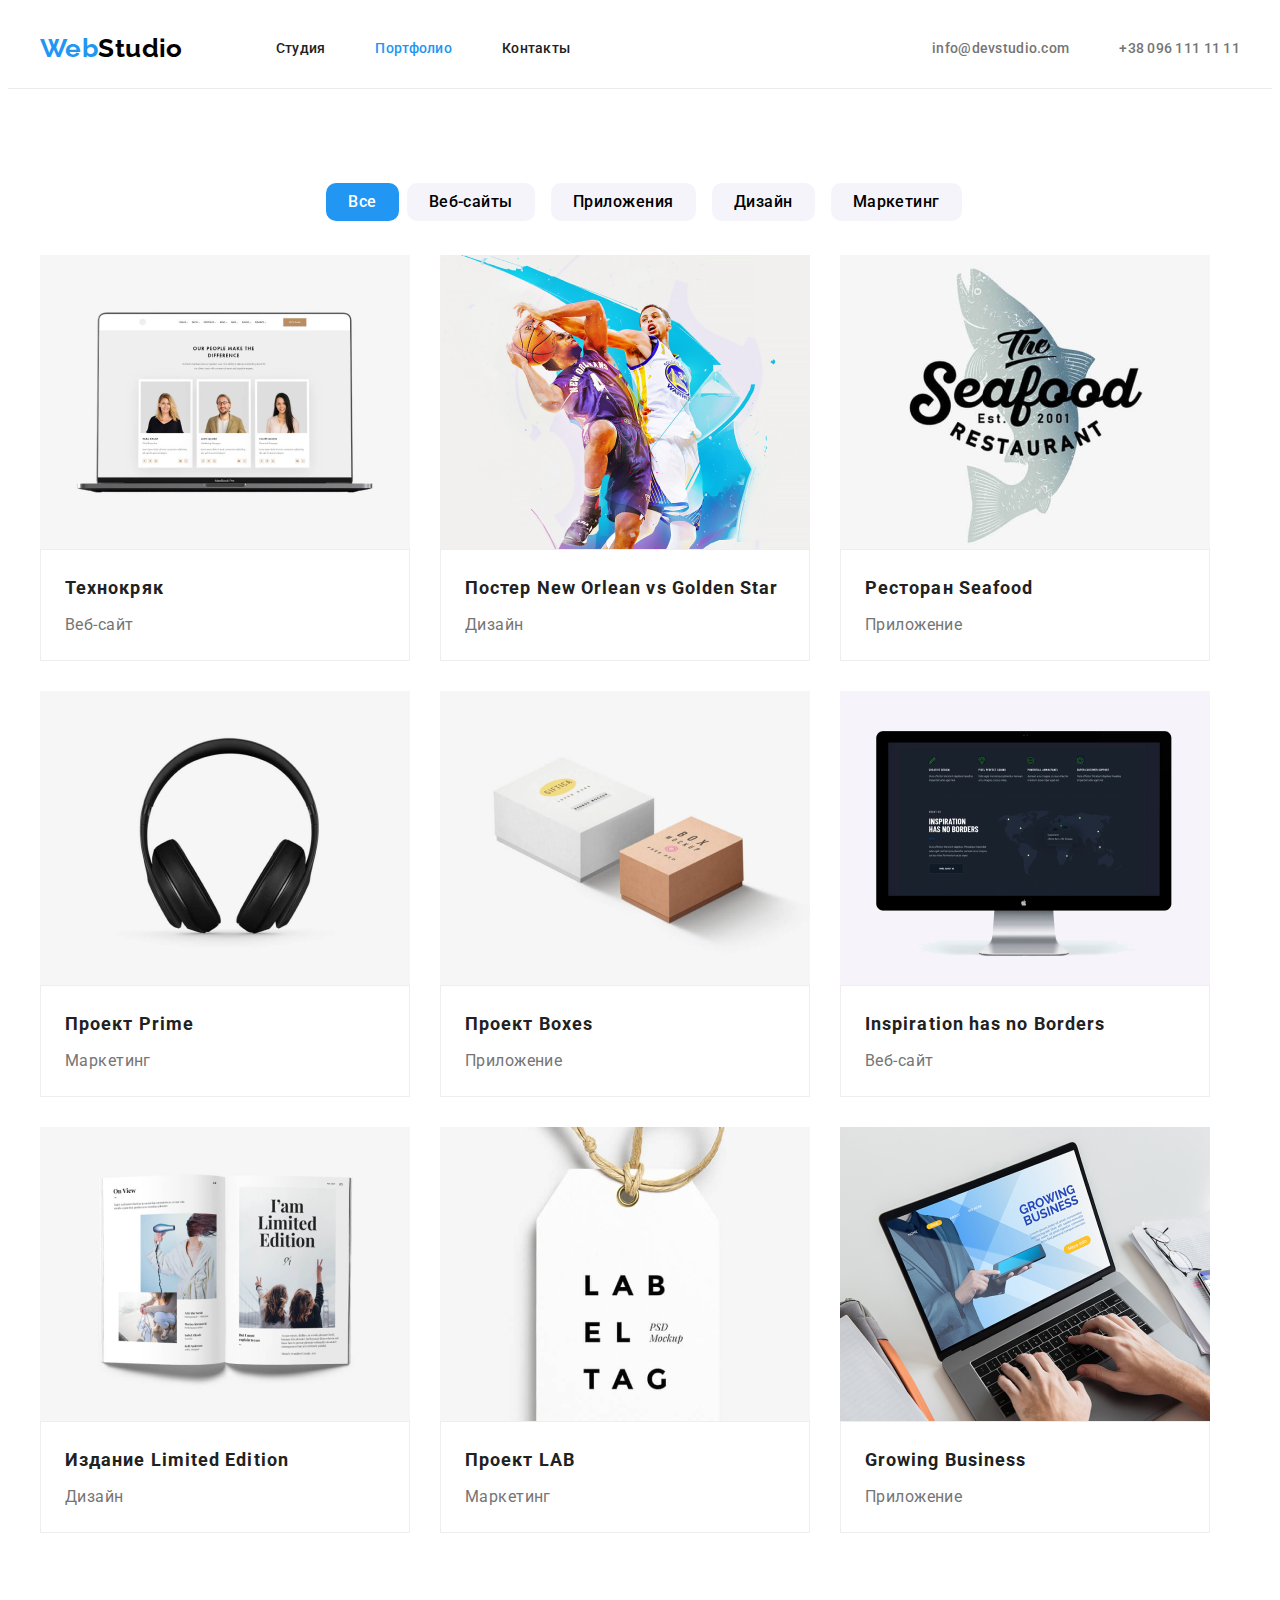
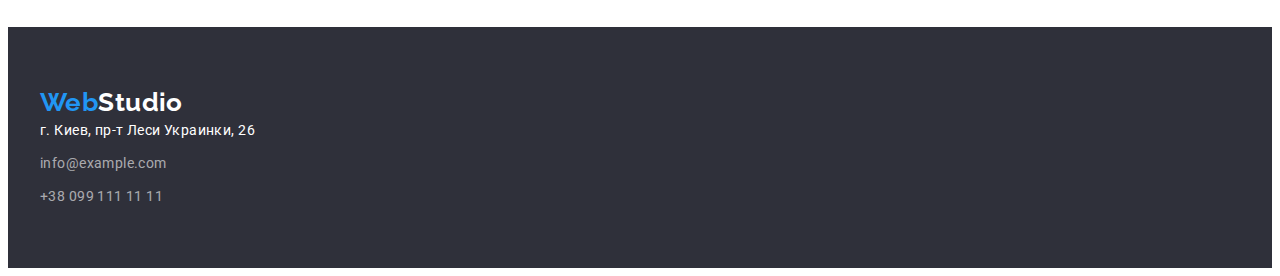
==== portfolio.html @ 05343d76 "Initial commit" ====
<!DOCTYPE html>
<html lang="en">
  <head>
    <meta charset="UTF-8" />
    <meta http-equiv="X-UA-Compatible" content="IE=edge" />
    <meta name="viewport" content="width=device-width, initial-scale=1.0" />
    <title>Portfolio</title>
    <!-- Normalize -->
    <link
      rel="stylesheet"
      href="https://cdnjs.cloudflare.com/ajax/libs/modern-normalize/1.1.0/modern-normalize.min.css"
      integrity="sha512-wpPYUAdjBVSE4KJnH1VR1HeZfpl1ub8YT/NKx4PuQ5NmX2tKuGu6U/JRp5y+Y8XG2tV+wKQpNHVUX03MfMFn9Q=="
      crossorigin="anonymous"
      referrerpolicy="no-referrer"
    />
    <link rel="preconnect" href="https://fonts.googleapis.com" />
    <link rel="preconnect" href="https://fonts.gstatic.com" crossorigin />
    <link
      href="https://fonts.googleapis.com/css2?family=Raleway:wght@700&family=Roboto:wght@400;500;700;900&display=swap"
      rel="stylesheet"
    />
    <link rel="stylesheet" href="./styles/styles.css" />
  </head>
  <body>
    <!-- header -->
    <header class="header">
      <div class="container flex_container">
        <a href="./index.html" class="Web webstudio">Web<span class="Studio">Studio</span></a>
        <!-- nav -->
        <nav class="nav">
          <ul class="nav_list_block list">
            <li class="nav_list">
              <a href="./index.html" class="nav_text">Студия</a>
            </li>
            <li class="nav_list">
              <a href="./portfolio.html" class="nav_text current">Портфолио</a>
            </li>
            <li class="nav_list">
              <a href="#" class="nav_text">Контакты</a>
            </li>
          </ul>
        </nav>
        <!-- Contacts -->
        <ul class="contacts_header_list_block list">
          <li class="contacts_li">
            <a href="mailto:info@devstudio.com" class="contacts">info@devstudio.com</a>
          </li>
          <li class="phone_header contacts_li">
            <a href="tel:+380961111111" class="contacts">+38 096 111 11 11</a>
          </li>
        </ul>
      </div>
    </header>
    <!-- main -->
    <main>
      <section class="section">
        <div class="container">
          <h1 class="visually-hidden">text</h1>
          <!-- button sect -->
          <ul class="filter_button_block">
            <li class="filter_button">
              <button type="button" class="btn_filter current_btn">Все</button>
            </li>
            <li>
              <button type="button" class="btn_filter">Веб-сайты</button>
            </li>
            <li class="filter_button">
              <button type="button" class="btn_filter">Приложения</button>
            </li>
            <li class="filter_button">
              <button type="button" class="btn_filter">Дизайн</button>
            </li>
            <li class="filter_button">
              <button type="button" class="btn_filter">Маркетинг</button>
            </li>
          </ul>
          <!-- img sect -->
          <ul class="filter_img_block">
            <li class="filter_img">
              <a href="#">
                <img src="./images/portfolio/img1.jpg" alt="portfolio_pic" />
                <div class="filter_img_text">
                  <h2 class="img_text">Технокряк</h2>
                  <p class="img_downer_text">Веб-сайт</p>
                </div>
              </a>
            </li>
            <li class="filter_img">
              <a href="#">
                <img src="./images/portfolio/img2.jpg" alt="portfolio_pic" />
                <div class="filter_img_text">
                  <h2 class="img_text">Постер New Orlean vs Golden Star</h2>
                  <p class="img_downer_text">Дизайн</p>
                </div>
              </a>
            </li>
            <li class="filter_img">
              <a href="#">
                <img src="./images/portfolio/img3.jpg" alt="portfolio_pic" />
                <div class="filter_img_text">
                  <h2 class="img_text">Ресторан Seafood</h2>
                  <p class="img_downer_text">Приложение</p>
                </div>
              </a>
            </li>
            <li class="filter_img">
              <a href="#">
                <img src="./images/portfolio/img4.jpg" alt="portfolio_pic" />
                <div class="filter_img_text">
                  <h2 class="img_text">Проект Prime</h2>
                  <p class="img_downer_text">Маркетинг</p>
                </div>
              </a>
            </li>
            <li class="filter_img">
              <a href="#">
                <img src="./images/portfolio/img5.jpg" alt="portfolio_pic" />
                <div class="filter_img_text">
                  <h2 class="img_text">Проект Boxes</h2>
                  <p class="img_downer_text">Приложение</p>
                </div>
              </a>
            </li>
            <li class="filter_img">
              <a href="#">
                <img src="./images/portfolio/img6.jpg" alt="portfolio_pic" />
                <div class="filter_img_text">
                  <h2 class="img_text">Inspiration has no Borders</h2>
                  <p class="img_downer_text">Веб-сайт</p>
                </div>
              </a>
            </li>
            <li class="filter_img">
              <a href="#">
                <img src="./images/portfolio/img7.jpg" alt="portfolio_pic" />
                <div class="filter_img_text">
                  <h2 class="img_text">Издание Limited Edition</h2>
                  <p class="img_downer_text">Дизайн</p>
                </div>
              </a>
            </li>
            <li class="filter_img">
              <a href="#">
                <img src="./images/portfolio/img8.jpg" alt="portfolio_pic" />
                <div class="filter_img_text">
                  <h2 class="img_text">Проект LAB</h2>
                  <p class="img_downer_text">Маркетинг</p>
                </div>
              </a>
            </li>
            <li class="filter_img">
              <a href="#"
                ><img src="./images/portfolio/img9.jpg" alt="portfolio_pic" />
                <div class="filter_img_text">
                  <h2 class="img_text">Growing Business</h2>
                  <p class="img_downer_text">Приложение</p>
                </div>
              </a>
            </li>
          </ul>
        </div>
      </section>
    </main>
    <!-- footer -->
    <footer class="footer">
      <div class="container">
        <a href="./index.html" class="footer_web webstudio"
          >Web<span class="footer_Studio">Studio</span></a
        >
        <address>
          <ul class="footer_contacts_block">
            <!-- footer map -->
            <li class="footer_contacts_item">
              <a
                href="https://goo.gl/maps/mLrUPEMYMxBehZcJ7"
                target="_blank"
                rel="noopener nofollow"
                class="footer_map"
                >г. Киев, пр-т Леси Украинки, 26</a
              >
            </li>
            <li class="footer_contacts_item">
              <a href="mailto:info@example.com" class="footer_contacts">info@example.com</a>
            </li>
            <li class="footer_contacts_item">
              <a href="tel:+38099111111" class="footer_contacts">+38 099 111 11 11</a>
            </li>
          </ul>
        </address>
      </div>
    </footer>
  </body>
</html>
---- styles/styles.css ----
/* * {
  box-sizing: border-box;
} */
img {
  display: block;
  max-width: 100%;
  height: auto;
}
a {
  text-decoration: none;
  /* display: block; */
}
.visually-hidden {
  position: absolute;
  width: 1px;
  height: 1px;
  margin: -1px;
  border: 0;
  padding: 0;

  white-space: nowrap;
  clip-path: inset(100%);
  clip: rect(0 0 0 0);
  overflow: hidden;
}

:root {
  --accent_col: #2196f3;
  --focus_bg_col: #2196f3;
  --blue: #2196f3;
  --white: #ffffff;
  --header_line_color: #ececec;
  --contacts_col: #757575;
  --footer_contacts_col: rgba(255, 255, 255, 0.6);
  --Studio_text: #000000;
  --text_col: #212121;
  --undertittle_col: #757575;
  --our_team_bg_col: #f5f4fa;
  --main_bg_col: #2f303a;
  --btn_bg_cl: #2196f3;
  --btn_bg_darker_cl: #0a85eb;
  --btn_txt_cl: #ffffff;
}
body {
  font-family: 'Roboto', sans-serif;
  font-size: 14px;
  letter-spacing: 0.03em;
  color: var(--text_col);

  background-color: var(--white);
}

h1,
h2,
h3,
h4,
h5,
h6,
p {
  margin: 0;
}
ul {
  list-style: none;
  margin: 0;
  padding: 0;
}

.list {
  list-style: none;
  padding-left: 0;
  margin: 0;
}

address,
.webstudio {
  font-style: normal;
}

/* common styles */
/* common styles */

.container {
  width: 1200px;
  margin: 0 auto;
  padding: 0 15px;
}
.flex_container {
  display: flex;
  align-items: center;
}
.our_team_text_container {
  padding: 30px 0;
}
.section {
  padding-top: 94px;
  padding-bottom: 94px;
}

.nav_text:hover,
.contacts:hover,
.footer_contacts:hover,
.footer_map:hover {
  color: var(--accent_col);
}
.btn:hover {
  color: var(--btn_txt_cl);
  background-color: var(--btn_bg_darker_cl);
}
.btn:focus {
  color: #ffffff;
}
.nav_text:focus,
.contacts:focus,
.btn:focus,
.footer_contacts:focus,
.footer_map:focus {
  outline: none;
  box-shadow: 0 0 0 1.5px var(--focus_bg_col);
}

/* common styles end */
/* index html styles */

.header {
  height: 80px;

  border-bottom: 1px solid var(--header_line_color);
}

.Web {
  font-family: 'Raleway';
  font-weight: 700;
  font-size: 26px;
  line-height: calc(31 / 26);

  color: var(--blue);
}
.Studio {
  color: var(--Studio_text);
}
.nav {
  margin-left: 93px;
}
.nav_list_block {
  display: flex;
}
.nav_list:not(:first-child) {
  margin-left: 50px;
}
.nav_text {
  font-weight: 500;
  font-size: 14px;
  line-height: calc(16 / 14);
  letter-spacing: 0.02em;

  padding: 32px 0;
  display: block;

  color: var(--text_col);
}
.contacts_header_list_block {
  display: flex;
  margin-left: auto;
}
/* .contacts_li {
  margin-left: 50px;
} */

.phone_header {
  margin-left: 50px;
}

.current {
  color: var(--accent_col);
}
.contacts {
  font-weight: 500;
  line-height: 16px;
  letter-spacing: 0.02em;

  color: var(--contacts_col);
  padding: 32px 0;
}

.main_bg {
  padding: 200px 0;
  text-align: center;

  /* text-align   -   выравнивает кнопку по центру, т.к. кнопка - строчный элемент. */

  background-color: var(--main_bg_col);
}
.main_text {
  /* flex: content; */
  width: 696px;
  margin: 0 auto;

  font-weight: 900;
  font-size: 44px;
  line-height: calc(60 / 44);
  text-align: center;
  letter-spacing: 0.06em;
  text-transform: uppercase;

  color: var(--white);
}

.btn {
  min-width: 200px;
  /* height: 50px; */
  padding: 10px 32px;
  margin-top: 30px;

  border: none;

  box-shadow: 0px 4px 4px rgba(0, 0, 0, 0.15);
  border-radius: 4px;

  font-family: 'Roboto';
  font-weight: 700;
  font-size: 16px;
  line-height: calc(30 / 16);

  align-items: center;
  text-align: center;
  letter-spacing: 0.06em;

  color: var(--btn_txt_cl);
  background-color: var(--btn_bg_cl);

  cursor: pointer;
}

.traits_list_block {
  display: flex;
  gap: 30px;
}
.trait_text {
  font-weight: 700;
  font-size: 14px;
  line-height: calc(16 / 14);
  text-transform: uppercase;

  margin-bottom: 10px;
}
.trait_downer_text {
  width: 270px;
  /* height: 75px; */
  line-height: 24px;

  color: var(--undertittle_col);
}

.wawd_block {
  text-align: center;
  padding-top: 0;
}
.wawd_tittle {
  /* width: 376px; */
  /* height: 42px; */
  margin: 0 auto;

  font-weight: 700;
  font-size: 36px;
  line-height: calc(42 / 36);
}
.wawd_list {
  display: flex;
  margin-top: 50px;
  /* margin-left: 0px; */
}

.wawd_list_pic:not(:first-child) {
  margin-left: 30px;
}

.our_team_sect {
  /* padding-bottom: 94px; */
  text-align: center;
  background-color: var(--our_team_bg_col);
}
.our_team_text {
  /* margin: 0 auto; */
  /* padding-top: 94px; */

  font-weight: 700;
  font-size: 36px;
  line-height: calc(42 / 36);
}
.our_team_list_block {
  display: flex;
  margin-top: 50px;
}
.our_team_pic {
  margin-left: 30px;
  background-color: #ffffff;
  /* material shadow v1 */

  box-shadow: 0px 1px 3px rgba(0, 0, 0, 0.12), 0px 1px 1px rgba(0, 0, 0, 0.14),
    0px 2px 1px rgba(0, 0, 0, 0.2);
  border-radius: 0px 0px 4px 4px;
}
.our_team_pic:first-child {
  margin-left: 0;
}
.our_team_name_text {
  font-weight: 500;
  font-size: 16px;
  line-height: calc(19 / 16);
  text-align: center;

  margin-bottom: 10px;
}
.our_team_job_tittle {
  font-weight: 400;
  font-size: 16px;
  line-height: calc(19 / 16);
  text-align: center;

  color: var(--undertittle_col);
}

/* footer */

.footer {
  /* height: 252px; */
  padding: 60px 0;

  background-color: var(--main_bg_col);
}

.footer_web {
  font-family: 'Raleway';
  font-weight: 700;
  font-size: 26px;
  line-height: calc(31 / 26);

  /* padding-top: 60px; */
  /* padding-left: 215px; */

  color: var(--blue);
}
.footer_Studio {
  color: var(--white);
}

.footer_contacts_item:not(:first-child) {
  margin-top: 9px;
}

.footer_map {
  line-height: 24px;

  color: var(--white);
}
.footer_contacts {
  line-height: 24px;

  color: var(--footer_contacts_col);
}

/* portfolio.html styles */

.filter_section {
  /* padding: 94px 215px; */
  padding-top: 94px;

  /* text-align: center; */
}

.filter_button_block {
  display: flex;
  padding-bottom: 34px;

  /* выравнивание кнопок */
  justify-content: center;
}
.filter_button {
  margin-left: 8px;
}
.filter_button:first-child {
  margin-left: 0;
}

.btn_filter {
  padding: 6px 22px;

  font-family: 'Roboto';
  font-weight: 500;
  font-size: 16px;
  line-height: calc(26 / 16);
  text-align: center;
  letter-spacing: 0.03em;
  background: #f5f4fa;
  border-radius: 10px;
  border: none;

  /* отступы между кнопками */

  margin-left: 8px;

  cursor: pointer;
}

.filter_img_block {
  display: flex;
  flex-wrap: wrap;
  gap: 30px;
  /* !!flex-basis didn't work!! */
  /* flex-basis: calc((100% - 40px) / 3); */
}

.filter_img {
  width: 370px;
}

.filter_img_text {
  padding: 20px 24px;

  background: #ffffff;
  border: 1px solid #eeeeee;
}

.img_text {
  font-weight: 700;
  font-size: 18px;
  line-height: calc(36 / 18);
  color: var(--text_col);
  letter-spacing: 0.06em;

  margin-bottom: 4px;
}
.img_downer_text {
  font-size: 16px;
  line-height: calc(30 / 16);

  color: var(--undertittle_col);
}

.btn_filter:hover {
  background-color: var(--btn_bg_cl);
  color: var(--btn_txt_cl);
}
.btn_filter:focus {
  background-color: var(--btn_bg_cl);
  color: var(--btn_txt_cl);
}
.current_btn {
  color: var(--btn_txt_cl);
  background-color: var(--btn_bg_cl);
}
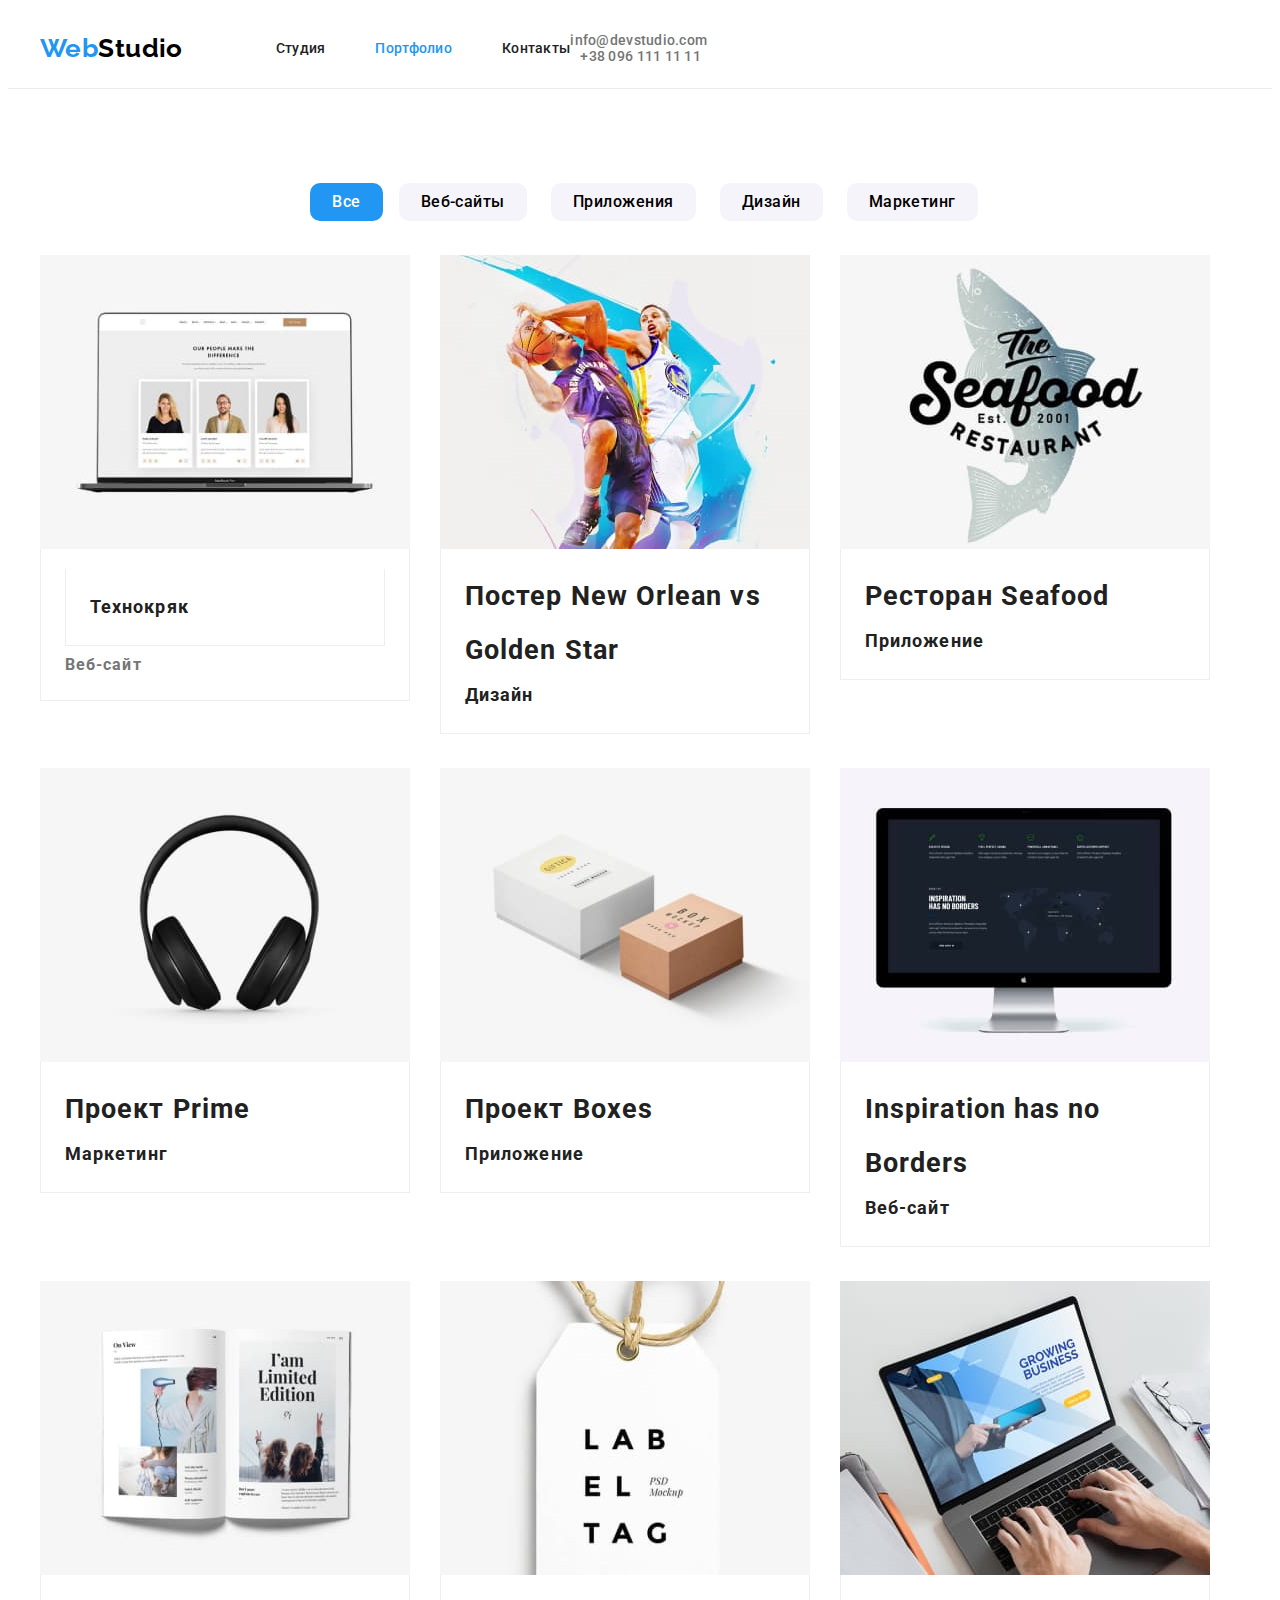
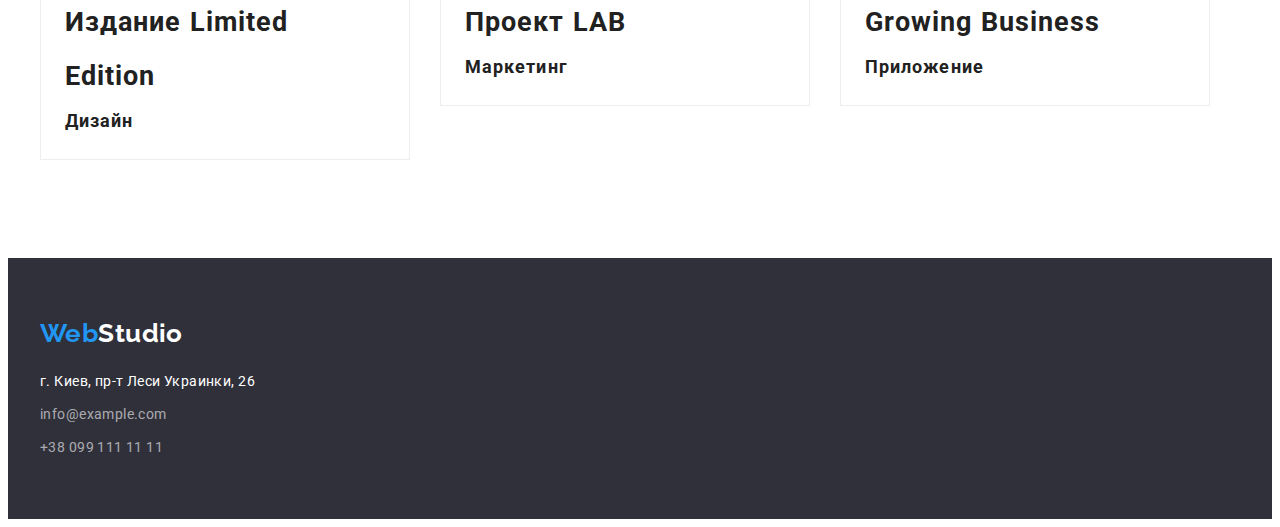
==== commit aa410947: "edit files" ====
--- a/portfolio.html
+++ b/portfolio.html
@@ -80,8 +80,8 @@
               <a href="#">
                 <img src="./images/portfolio/img1.jpg" alt="portfolio_pic" />
                 <div class="filter_img_text">
-                  <h2 class="img_text">Технокряк</h2>
-                  <p class="img_downer_text">Веб-сайт</p>
+                  <h2 class="filter_img_text">Технокряк</h2>
+                  <p class="filter_img_downer_text">Веб-сайт</p>
                 </div>
               </a>
             </li>
--- a/styles/styles.css
+++ b/styles/styles.css
@@ -1,6 +1,3 @@
-/* * {
-  box-sizing: border-box;
-} */
 img {
   display: block;
   max-width: 100%;
@@ -8,7 +5,6 @@
 }
 a {
   text-decoration: none;
-  /* display: block; */
 }
 .visually-hidden {
   position: absolute;
@@ -31,6 +27,7 @@
   --white: #ffffff;
   --header_line_color: #ececec;
   --contacts_col: #757575;
+  --calm_state_svg: #757575;
   --footer_contacts_col: rgba(255, 255, 255, 0.6);
   --Studio_text: #000000;
   --text_col: #212121;
@@ -40,6 +37,8 @@
   --btn_bg_cl: #2196f3;
   --btn_bg_darker_cl: #0a85eb;
   --btn_txt_cl: #ffffff;
+  /* svg */
+  --svg-box-bg-col: #f5f4fa;
 }
 body {
   font-family: 'Roboto', sans-serif;
@@ -76,8 +75,7 @@
   font-style: normal;
 }
 
-/* common styles */
-/* common styles */
+/* ----------------common styles---------------- */
 
 .container {
   width: 1200px;
@@ -94,6 +92,11 @@
 .section {
   padding-top: 94px;
   padding-bottom: 94px;
+}
+.our-team-svg:hover {
+  background-color: var(--accent_col);
+  color: white;
+  fill: white;
 }
 
 .nav_text:hover,
@@ -102,6 +105,7 @@
 .footer_map:hover {
   color: var(--accent_col);
 }
+
 .btn:hover {
   color: var(--btn_txt_cl);
   background-color: var(--btn_bg_darker_cl);
@@ -118,9 +122,8 @@
   box-shadow: 0 0 0 1.5px var(--focus_bg_col);
 }
 
-/* common styles end */
-/* index html styles */
-
+/* ----------------common styles end ---------------- */
+/* ----------------HEADER---------------- */
 .header {
   height: 80px;
 
@@ -158,20 +161,9 @@
 
   color: var(--text_col);
 }
-.contacts_header_list_block {
+.contacts_header_list {
   display: flex;
   margin-left: auto;
-}
-/* .contacts_li {
-  margin-left: 50px;
-} */
-
-.phone_header {
-  margin-left: 50px;
-}
-
-.current {
-  color: var(--accent_col);
 }
 .contacts {
   font-weight: 500;
@@ -181,6 +173,52 @@
   color: var(--contacts_col);
   padding: 32px 0;
 }
+.mail_header {
+  margin-right: 30px;
+}
+/* ==========ICON SVG========== */
+
+.icon_mail {
+  width: 16px;
+  height: 12px;
+  margin-right: 10px;
+}
+.icon_phone {
+  width: 10px;
+  height: 16px;
+  /* margin-right: 10px; */
+}
+.traits_svg {
+  margin: 25px 100px;
+
+  width: 70px;
+  height: 70px;
+}
+.our-team-svg {
+  width: 20px;
+  height: 20px;
+
+  margin-top: 16px;
+  margin-left: 32px;
+  margin-bottom: 30px;
+
+  cursor: pointer;
+}
+
+/* =======SVG HOVER====== */
+.phone_header {
+  margin-left: 10px;
+}
+.svg {
+  fill: var(--calm_state_svg);
+}
+.svg:hover {
+  fill: var(--accent_col);
+}
+
+.current {
+  color: var(--accent_col);
+}
 
 .main_bg {
   padding: 200px 0;
@@ -189,9 +227,13 @@
   /* text-align   -   выравнивает кнопку по центру, т.к. кнопка - строчный элемент. */
 
   background-color: var(--main_bg_col);
+  background-image: linear-gradient(to right, rgba(47, 48, 58, 0.4), rgba(47, 48, 58, 0.4)),
+    url(../images/main_bg_pic.jpg);
+  background-repeat: no-repeat;
+  background-position: center;
+  background-size: cover;
 }
 .main_text {
-  /* flex: content; */
   width: 696px;
   margin: 0 auto;
 
@@ -207,7 +249,6 @@
 
 .btn {
   min-width: 200px;
-  /* height: 50px; */
   padding: 10px 32px;
   margin-top: 30px;
 
@@ -230,10 +271,20 @@
 
   cursor: pointer;
 }
-
+/* ----------------TRAITS---------------- */
 .traits_list_block {
   display: flex;
   gap: 30px;
+}
+.main-svg-box {
+  width: 270px;
+  height: 120px;
+
+  background: var(--svg-box-bg-col);
+  border-radius: 4px;
+  /* text-align: center; */
+
+  margin-bottom: 30px;
 }
 .trait_text {
   font-weight: 700;
@@ -245,7 +296,6 @@
 }
 .trait_downer_text {
   width: 270px;
-  /* height: 75px; */
   line-height: 24px;
 
   color: var(--undertittle_col);
@@ -256,8 +306,6 @@
   padding-top: 0;
 }
 .wawd_tittle {
-  /* width: 376px; */
-  /* height: 42px; */
   margin: 0 auto;
 
   font-weight: 700;
@@ -267,22 +315,17 @@
 .wawd_list {
   display: flex;
   margin-top: 50px;
-  /* margin-left: 0px; */
 }
 
 .wawd_list_pic:not(:first-child) {
   margin-left: 30px;
 }
-
+/* ----------------OUR TEAM SECT---------------- */
 .our_team_sect {
-  /* padding-bottom: 94px; */
   text-align: center;
   background-color: var(--our_team_bg_col);
 }
 .our_team_text {
-  /* margin: 0 auto; */
-  /* padding-top: 94px; */
-
   font-weight: 700;
   font-size: 36px;
   line-height: calc(42 / 36);
@@ -294,7 +337,6 @@
 .our_team_pic {
   margin-left: 30px;
   background-color: #ffffff;
-  /* material shadow v1 */
 
   box-shadow: 0px 1px 3px rgba(0, 0, 0, 0.12), 0px 1px 1px rgba(0, 0, 0, 0.14),
     0px 2px 1px rgba(0, 0, 0, 0.2);
@@ -319,25 +361,57 @@
 
   color: var(--undertittle_col);
 }
-
-/* footer */
+.our-team-svg-container {
+  display: flex;
+  width: 206px;
+  height: 44px;
+  margin-top: 16px;
+}
+/* ===========CUSTOMERS===========*/
+
+.customers-text {
+  font-weight: 700;
+  font-size: 36px;
+  line-height: 42px;
+  text-align: center;
+
+  margin-bottom: 50px;
+}
+.customers-list {
+  flex-wrap: nowrap;
+  gap: 30px;
+
+  max-width: 1170px;
+
+  margin: auto;
+}
+
+.customers-svg {
+  box-sizing: border-box;
+  border: 1px solid #afb1b8;
+  border-radius: 4px;
+}
+.customers-svg:hover {
+  border: 1px solid var(--accent_col);
+  cursor: pointer;
+}
+/* ----------------FOOTER---------------- */
 
 .footer {
-  /* height: 252px; */
   padding: 60px 0;
 
   background-color: var(--main_bg_col);
 }
 
 .footer_web {
+  display: block;
+  margin-bottom: 20px;
+
   font-family: 'Raleway';
   font-weight: 700;
   font-size: 26px;
   line-height: calc(31 / 26);
 
-  /* padding-top: 60px; */
-  /* padding-left: 215px; */
-
   color: var(--blue);
 }
 .footer_Studio {
@@ -359,19 +433,17 @@
   color: var(--footer_contacts_col);
 }
 
-/* portfolio.html styles */
+/* ----------------portfolio.html styles---------------- */
 
 .filter_section {
-  /* padding: 94px 215px; */
   padding-top: 94px;
-
-  /* text-align: center; */
-}
-
+}
+/* ----------------BTN BLOCK---------------- */
 .filter_button_block {
   display: flex;
-  padding-bottom: 34px;
-
+  margin-bottom: 34px;
+
+  gap: 8px;
   /* выравнивание кнопок */
   justify-content: center;
 }
@@ -409,7 +481,7 @@
   /* !!flex-basis didn't work!! */
   /* flex-basis: calc((100% - 40px) / 3); */
 }
-
+/* ----------------FILTER IMG---------------- */
 .filter_img {
   width: 370px;
 }
@@ -417,11 +489,11 @@
 .filter_img_text {
   padding: 20px 24px;
 
-  background: #ffffff;
   border: 1px solid #eeeeee;
-}
-
-.img_text {
+  border-top: none;
+}
+
+.filter_img_text {
   font-weight: 700;
   font-size: 18px;
   line-height: calc(36 / 18);
@@ -430,7 +502,7 @@
 
   margin-bottom: 4px;
 }
-.img_downer_text {
+.filter_img_downer_text {
   font-size: 16px;
   line-height: calc(30 / 16);
 
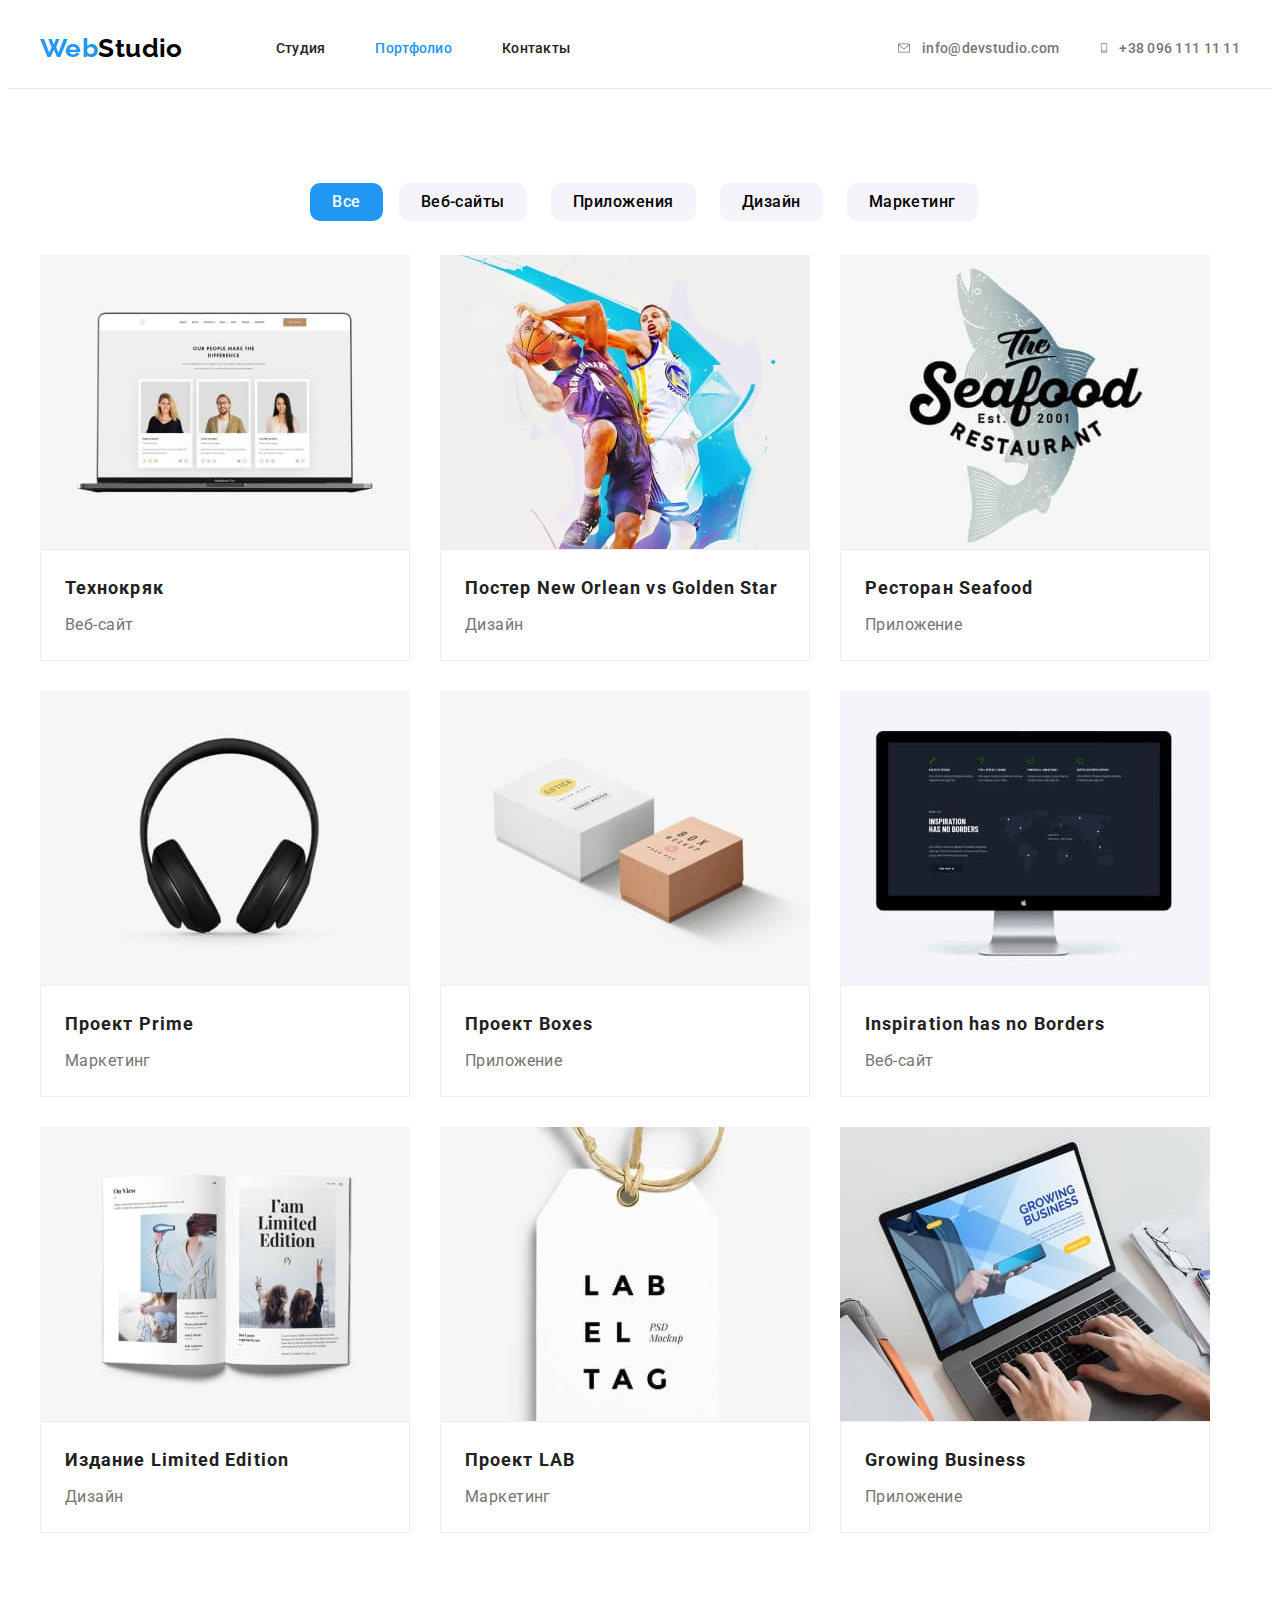
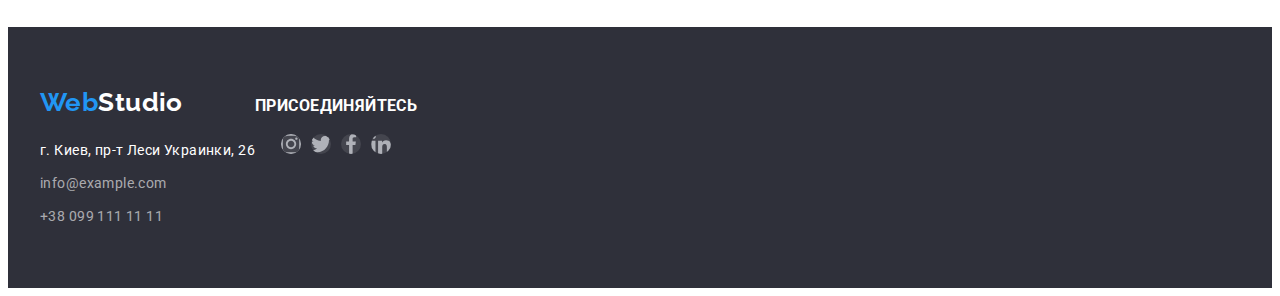
==== commit 4810338b: "add shadow border in portfolio" ====
--- a/portfolio.html
+++ b/portfolio.html
@@ -41,12 +41,23 @@
           </ul>
         </nav>
         <!-- Contacts -->
-        <ul class="contacts_header_list_block list">
-          <li class="contacts_li">
-            <a href="mailto:info@devstudio.com" class="contacts">info@devstudio.com</a>
+        <ul class="contacts_header_list list">
+          <li>
+            <a href="mailto:info@devstudio.com" class="contacts mail_header">
+              <svg class="icon_mail">
+                <use href="./images/symbol-defs.svg#icon-envelope"></use>
+              </svg>
+              info@devstudio.com
+            </a>
           </li>
-          <li class="phone_header contacts_li">
-            <a href="tel:+380961111111" class="contacts">+38 096 111 11 11</a>
+
+          <li>
+            <a href="tel:+380961111111" class="contacts phone_header">
+              <svg class="icon_phone">
+                <use href="./images/symbol-defs.svg#icon-smartphone"></use>
+              </svg>
+              +38 096 111 11 11
+            </a>
           </li>
         </ul>
       </div>
@@ -56,7 +67,7 @@
       <section class="section">
         <div class="container">
           <h1 class="visually-hidden">text</h1>
-          <!-- button sect -->
+          <!-- filter btn sect -->
           <ul class="filter_button_block">
             <li class="filter_button">
               <button type="button" class="btn_filter current_btn">Все</button>
@@ -79,7 +90,7 @@
             <li class="filter_img">
               <a href="#">
                 <img src="./images/portfolio/img1.jpg" alt="portfolio_pic" />
-                <div class="filter_img_text">
+                <div class="filter_img_container">
                   <h2 class="filter_img_text">Технокряк</h2>
                   <p class="filter_img_downer_text">Веб-сайт</p>
                 </div>
@@ -88,72 +99,72 @@
             <li class="filter_img">
               <a href="#">
                 <img src="./images/portfolio/img2.jpg" alt="portfolio_pic" />
-                <div class="filter_img_text">
-                  <h2 class="img_text">Постер New Orlean vs Golden Star</h2>
-                  <p class="img_downer_text">Дизайн</p>
+                <div class="filter_img_container">
+                  <h2 class="filter_img_text">Постер New Orlean vs Golden Star</h2>
+                  <p class="filter_img_downer_text">Дизайн</p>
                 </div>
               </a>
             </li>
             <li class="filter_img">
               <a href="#">
                 <img src="./images/portfolio/img3.jpg" alt="portfolio_pic" />
-                <div class="filter_img_text">
-                  <h2 class="img_text">Ресторан Seafood</h2>
-                  <p class="img_downer_text">Приложение</p>
+                <div class="filter_img_container">
+                  <h2 class="filter_img_text">Ресторан Seafood</h2>
+                  <p class="filter_img_downer_text">Приложение</p>
                 </div>
               </a>
             </li>
             <li class="filter_img">
               <a href="#">
                 <img src="./images/portfolio/img4.jpg" alt="portfolio_pic" />
-                <div class="filter_img_text">
-                  <h2 class="img_text">Проект Prime</h2>
-                  <p class="img_downer_text">Маркетинг</p>
+                <div class="filter_img_container">
+                  <h2 class="filter_img_text">Проект Prime</h2>
+                  <p class="filter_img_downer_text">Маркетинг</p>
                 </div>
               </a>
             </li>
             <li class="filter_img">
               <a href="#">
                 <img src="./images/portfolio/img5.jpg" alt="portfolio_pic" />
-                <div class="filter_img_text">
-                  <h2 class="img_text">Проект Boxes</h2>
-                  <p class="img_downer_text">Приложение</p>
+                <div class="filter_img_container">
+                  <h2 class="filter_img_text">Проект Boxes</h2>
+                  <p class="filter_img_downer_text">Приложение</p>
                 </div>
               </a>
             </li>
             <li class="filter_img">
               <a href="#">
                 <img src="./images/portfolio/img6.jpg" alt="portfolio_pic" />
-                <div class="filter_img_text">
-                  <h2 class="img_text">Inspiration has no Borders</h2>
-                  <p class="img_downer_text">Веб-сайт</p>
+                <div class="filter_img_container">
+                  <h2 class="filter_img_text">Inspiration has no Borders</h2>
+                  <p class="filter_img_downer_text">Веб-сайт</p>
                 </div>
               </a>
             </li>
             <li class="filter_img">
               <a href="#">
                 <img src="./images/portfolio/img7.jpg" alt="portfolio_pic" />
-                <div class="filter_img_text">
-                  <h2 class="img_text">Издание Limited Edition</h2>
-                  <p class="img_downer_text">Дизайн</p>
+                <div class="filter_img_container">
+                  <h2 class="filter_img_text">Издание Limited Edition</h2>
+                  <p class="filter_img_downer_text">Дизайн</p>
                 </div>
               </a>
             </li>
             <li class="filter_img">
               <a href="#">
                 <img src="./images/portfolio/img8.jpg" alt="portfolio_pic" />
-                <div class="filter_img_text">
-                  <h2 class="img_text">Проект LAB</h2>
-                  <p class="img_downer_text">Маркетинг</p>
+                <div class="filter_img_container">
+                  <h2 class="filter_img_text">Проект LAB</h2>
+                  <p class="filter_img_downer_text">Маркетинг</p>
                 </div>
               </a>
             </li>
             <li class="filter_img">
               <a href="#"
                 ><img src="./images/portfolio/img9.jpg" alt="portfolio_pic" />
-                <div class="filter_img_text">
-                  <h2 class="img_text">Growing Business</h2>
-                  <p class="img_downer_text">Приложение</p>
+                <div class="filter_img_container">
+                  <h2 class="filter_img_text">Growing Business</h2>
+                  <p class="filter_img_downer_text">Приложение</p>
                 </div>
               </a>
             </li>
@@ -163,30 +174,70 @@
     </main>
     <!-- footer -->
     <footer class="footer">
-      <div class="container">
-        <a href="./index.html" class="footer_web webstudio"
-          >Web<span class="footer_Studio">Studio</span></a
-        >
-        <address>
-          <ul class="footer_contacts_block">
-            <!-- footer map -->
-            <li class="footer_contacts_item">
+      <div class="container join-link-container">
+        <!-- address container-->
+        <div>
+          <a href="./index.html" class="footer_web webstudio"
+            >Web<span class="footer_Studio">Studio</span>
+          </a>
+          <address>
+            <ul>
+              <!-- footer map -->
+              <li class="footer_contacts_item">
+                <a
+                  href="https://goo.gl/maps/mLrUPEMYMxBehZcJ7"
+                  target="_blank"
+                  rel="noopener nofollow"
+                  class="footer_map"
+                  >г. Киев, пр-т Леси Украинки, 26
+                </a>
+              </li>
+              <li class="footer_contacts_item">
+                <a href="mailto:info@example.com" class="footer_contacts">info@example.com</a>
+              </li>
+              <li class="footer_contacts_item">
+                <a href="tel:+38099111111" class="footer_contacts">+38 099 111 11 11 </a>
+              </li>
+            </ul>
+          </address>
+        </div>
+        <!-- join container -->
+        <div>
+          <h3 class="join-text">Присоединяйтесь</h3>
+          <ul class="our-team-list">
+            <li>
+              <a href="https://www.instagram.com" class="our-team-svg-link">
+                <svg class="our-team-svg footer-svg">
+                  <use href="./images/symbol-defs.svg#icon-instagram"></use>
+                </svg>
+              </a>
+            </li>
+            <li>
+              <a href="https://twitter.com/?lang=ru" class="our-team-svg-link">
+                <svg class="our-team-svg footer-svg">
+                  <use href="./images/symbol-defs.svg#icon-twitter"></use>
+                </svg>
+              </a>
+            </li>
+            <li>
+              <a href="https://uk-ua.facebook.com" class="our-team-svg-link">
+                <svg class="our-team-svg footer-svg">
+                  <use href="./images/symbol-defs.svg#icon-facebook"></use>
+                </svg>
+              </a>
+            </li>
+            <li>
               <a
-                href="https://goo.gl/maps/mLrUPEMYMxBehZcJ7"
-                target="_blank"
-                rel="noopener nofollow"
-                class="footer_map"
-                >г. Киев, пр-т Леси Украинки, 26</a
+                href="https://www.linkedin.com/in/владислав-ульянеев-21a133240/"
+                class="our-team-svg-link"
               >
-            </li>
-            <li class="footer_contacts_item">
-              <a href="mailto:info@example.com" class="footer_contacts">info@example.com</a>
-            </li>
-            <li class="footer_contacts_item">
-              <a href="tel:+38099111111" class="footer_contacts">+38 099 111 11 11</a>
-            </li>
-          </ul>
-        </address>
+                <svg class="our-team-svg footer-svg">
+                  <use href="./images/symbol-defs.svg#icon-linkedin"></use>
+                </svg>
+              </a>
+            </li>
+          </ul>
+        </div>
       </div>
     </footer>
   </body>
--- a/styles/styles.css
+++ b/styles/styles.css
@@ -86,6 +86,10 @@
   display: flex;
   align-items: center;
 }
+.join-link-container {
+  display: flex;
+  align-items: baseline;
+}
 .our_team_text_container {
   padding: 30px 0;
 }
@@ -166,6 +170,9 @@
   margin-left: auto;
 }
 .contacts {
+  display: flex;
+  align-items: center;
+
   font-weight: 500;
   line-height: 16px;
   letter-spacing: 0.02em;
@@ -182,27 +189,20 @@
   width: 16px;
   height: 12px;
   margin-right: 10px;
+
+  fill: currentColor;
 }
 .icon_phone {
   width: 10px;
   height: 16px;
-  /* margin-right: 10px; */
+
+  margin-right: 10px;
+
+  fill: currentColor;
 }
 .traits_svg {
-  margin: 25px 100px;
-
   width: 70px;
   height: 70px;
-}
-.our-team-svg {
-  width: 20px;
-  height: 20px;
-
-  margin-top: 16px;
-  margin-left: 32px;
-  margin-bottom: 30px;
-
-  cursor: pointer;
 }
 
 /* =======SVG HOVER====== */
@@ -221,6 +221,10 @@
 }
 
 .main_bg {
+  max-width: 1600px;
+  height: 600px;
+  margin: 0 auto;
+
   padding: 200px 0;
   text-align: center;
 
@@ -277,6 +281,9 @@
   gap: 30px;
 }
 .main-svg-box {
+  display: flex;
+  align-items: center;
+  justify-content: center;
   width: 270px;
   height: 120px;
 
@@ -359,14 +366,32 @@
   line-height: calc(19 / 16);
   text-align: center;
 
+  margin-bottom: 16px;
+
   color: var(--undertittle_col);
 }
-.our-team-svg-container {
-  display: flex;
-  width: 206px;
+
+.our-team-list {
+  display: flex;
+  justify-content: center;
+  gap: 10px;
+
+  /* margin-bottom: 30px; */
+}
+.our-team-svg {
+  width: 20px;
+  height: 20px;
+
+  fill: currentColor;
+
+  cursor: pointer;
+}
+
+.our-team-svg-link {
   height: 44px;
-  margin-top: 16px;
-}
+  width: 44px;
+}
+
 /* ===========CUSTOMERS===========*/
 
 .customers-text {
@@ -378,21 +403,24 @@
   margin-bottom: 50px;
 }
 .customers-list {
-  flex-wrap: nowrap;
+  display: flex;
+  justify-content: center;
+  align-items: center;
   gap: 30px;
 
   max-width: 1170px;
-
-  margin: auto;
 }
 
 .customers-svg {
+  width: 170px;
+  height: 92px;
   box-sizing: border-box;
   border: 1px solid #afb1b8;
   border-radius: 4px;
 }
 .customers-svg:hover {
-  border: 1px solid var(--accent_col);
+  border-color: var(--accent_col);
+  color: red;
   cursor: pointer;
 }
 /* ----------------FOOTER---------------- */
@@ -431,6 +459,24 @@
   line-height: 24px;
 
   color: var(--footer_contacts_col);
+}
+
+.join-text {
+  font-weight: 700;
+  line-height: 16px;
+  text-transform: uppercase;
+  color: #ffffff;
+
+  margin-bottom: 20px;
+}
+.footer-svg {
+  background-color: rgba(255, 255, 255, 0.1);
+  border-radius: 50%;
+  fill: currentColor;
+}
+.footer-svg:hover {
+  background-color: var(--accent_col);
+  fill: white;
 }
 
 /* ----------------portfolio.html styles---------------- */
@@ -482,15 +528,15 @@
   /* flex-basis: calc((100% - 40px) / 3); */
 }
 /* ----------------FILTER IMG---------------- */
-.filter_img {
+.filter_item {
   width: 370px;
 }
 
-.filter_img_text {
+.filter_img_container {
   padding: 20px 24px;
 
+  border-top: none;
   border: 1px solid #eeeeee;
-  border-top: none;
 }
 
 .filter_img_text {
@@ -502,6 +548,11 @@
 
   margin-bottom: 4px;
 }
+.filter_img:hover {
+  box-shadow: 0px 1px 1px rgba(0, 0, 0, 0.12), 0px 4px 4px rgba(0, 0, 0, 0.06),
+    1px 4px 6px rgba(0, 0, 0, 0.16);
+}
+
 .filter_img_downer_text {
   font-size: 16px;
   line-height: calc(30 / 16);
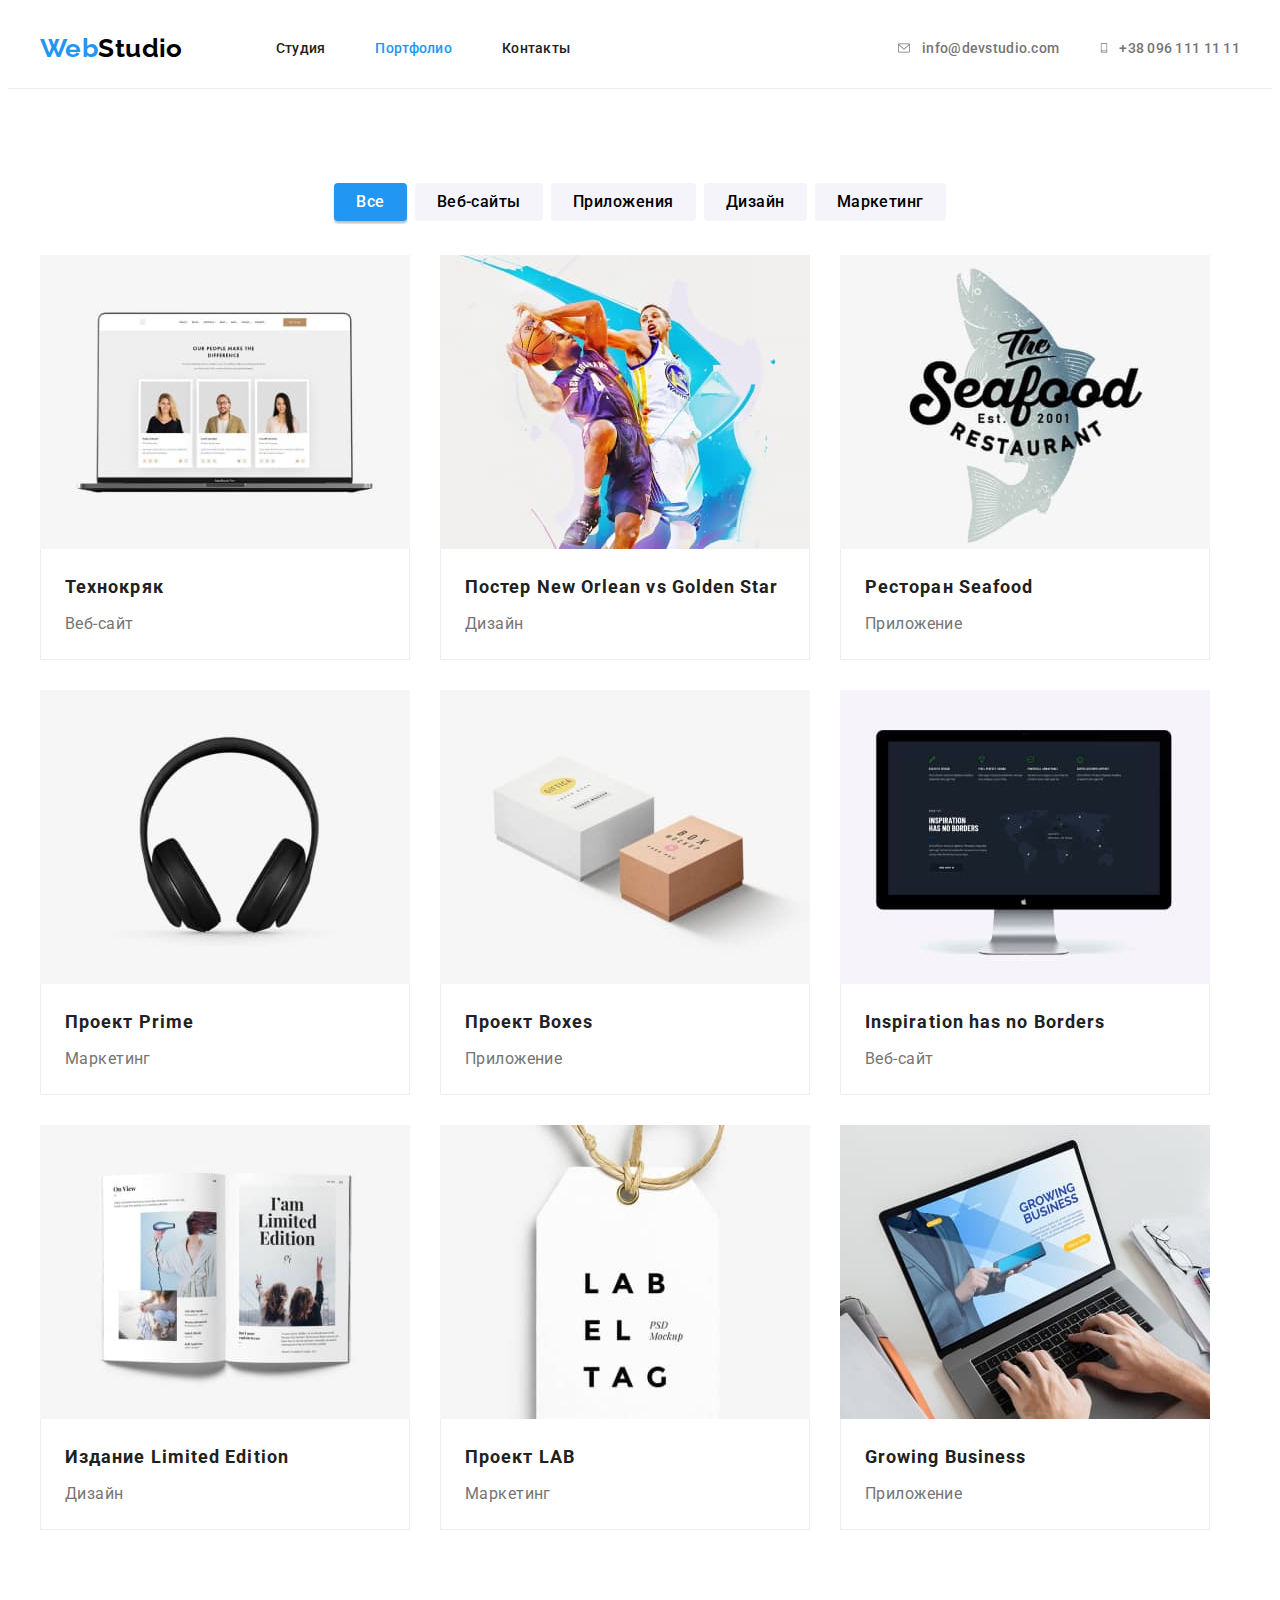
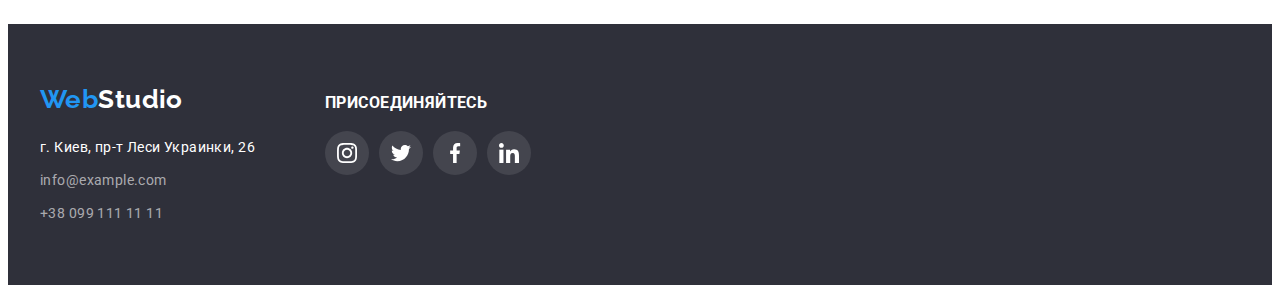
==== commit 68e11b43: "edit portfolio btn sect & img sect" ====
--- a/portfolio.html
+++ b/portfolio.html
@@ -69,26 +69,26 @@
           <h1 class="visually-hidden">text</h1>
           <!-- filter btn sect -->
           <ul class="filter_button_block">
-            <li class="filter_button">
+            <li>
               <button type="button" class="btn_filter current_btn">Все</button>
             </li>
             <li>
               <button type="button" class="btn_filter">Веб-сайты</button>
             </li>
-            <li class="filter_button">
+            <li>
               <button type="button" class="btn_filter">Приложения</button>
             </li>
-            <li class="filter_button">
+            <li>
               <button type="button" class="btn_filter">Дизайн</button>
             </li>
-            <li class="filter_button">
+            <li>
               <button type="button" class="btn_filter">Маркетинг</button>
             </li>
           </ul>
           <!-- img sect -->
           <ul class="filter_img_block">
-            <li class="filter_img">
-              <a href="#">
+            <li>
+              <a href="#" class="filter_link">
                 <img src="./images/portfolio/img1.jpg" alt="portfolio_pic" />
                 <div class="filter_img_container">
                   <h2 class="filter_img_text">Технокряк</h2>
@@ -96,8 +96,8 @@
                 </div>
               </a>
             </li>
-            <li class="filter_img">
-              <a href="#">
+            <li>
+              <a href="#" class="filter_link">
                 <img src="./images/portfolio/img2.jpg" alt="portfolio_pic" />
                 <div class="filter_img_container">
                   <h2 class="filter_img_text">Постер New Orlean vs Golden Star</h2>
@@ -105,8 +105,8 @@
                 </div>
               </a>
             </li>
-            <li class="filter_img">
-              <a href="#">
+            <li>
+              <a href="#" class="filter_link">
                 <img src="./images/portfolio/img3.jpg" alt="portfolio_pic" />
                 <div class="filter_img_container">
                   <h2 class="filter_img_text">Ресторан Seafood</h2>
@@ -114,8 +114,8 @@
                 </div>
               </a>
             </li>
-            <li class="filter_img">
-              <a href="#">
+            <li>
+              <a href="#" class="filter_link">
                 <img src="./images/portfolio/img4.jpg" alt="portfolio_pic" />
                 <div class="filter_img_container">
                   <h2 class="filter_img_text">Проект Prime</h2>
@@ -123,8 +123,8 @@
                 </div>
               </a>
             </li>
-            <li class="filter_img">
-              <a href="#">
+            <li>
+              <a href="#" class="filter_link">
                 <img src="./images/portfolio/img5.jpg" alt="portfolio_pic" />
                 <div class="filter_img_container">
                   <h2 class="filter_img_text">Проект Boxes</h2>
@@ -132,8 +132,8 @@
                 </div>
               </a>
             </li>
-            <li class="filter_img">
-              <a href="#">
+            <li>
+              <a href="#" class="filter_link">
                 <img src="./images/portfolio/img6.jpg" alt="portfolio_pic" />
                 <div class="filter_img_container">
                   <h2 class="filter_img_text">Inspiration has no Borders</h2>
@@ -141,8 +141,8 @@
                 </div>
               </a>
             </li>
-            <li class="filter_img">
-              <a href="#">
+            <li>
+              <a href="#" class="filter_link">
                 <img src="./images/portfolio/img7.jpg" alt="portfolio_pic" />
                 <div class="filter_img_container">
                   <h2 class="filter_img_text">Издание Limited Edition</h2>
@@ -150,8 +150,8 @@
                 </div>
               </a>
             </li>
-            <li class="filter_img">
-              <a href="#">
+            <li>
+              <a href="#" class="filter_link">
                 <img src="./images/portfolio/img8.jpg" alt="portfolio_pic" />
                 <div class="filter_img_container">
                   <h2 class="filter_img_text">Проект LAB</h2>
@@ -159,9 +159,9 @@
                 </div>
               </a>
             </li>
-            <li class="filter_img">
-              <a href="#"
-                ><img src="./images/portfolio/img9.jpg" alt="portfolio_pic" />
+            <li>
+              <a href="#" class="filter_link">
+                <img src="./images/portfolio/img9.jpg" alt="portfolio_pic" />
                 <div class="filter_img_container">
                   <h2 class="filter_img_text">Growing Business</h2>
                   <p class="filter_img_downer_text">Приложение</p>
@@ -202,34 +202,34 @@
           </address>
         </div>
         <!-- join container -->
-        <div>
+        <div class="join-footer">
           <h3 class="join-text">Присоединяйтесь</h3>
           <ul class="our-team-list">
-            <li>
-              <a href="https://www.instagram.com" class="our-team-svg-link">
+            <li class="our-team-svg-item join-footer-item">
+              <a href="https://www.instagram.com" class="our-team-link join-svg">
                 <svg class="our-team-svg footer-svg">
                   <use href="./images/symbol-defs.svg#icon-instagram"></use>
                 </svg>
               </a>
             </li>
-            <li>
-              <a href="https://twitter.com/?lang=ru" class="our-team-svg-link">
+            <li class="our-team-svg-item join-footer-item">
+              <a href="https://twitter.com/?lang=ru" class="our-team-link join-svg">
                 <svg class="our-team-svg footer-svg">
                   <use href="./images/symbol-defs.svg#icon-twitter"></use>
                 </svg>
               </a>
             </li>
-            <li>
-              <a href="https://uk-ua.facebook.com" class="our-team-svg-link">
+            <li class="our-team-svg-item join-footer-item">
+              <a href="https://uk-ua.facebook.com" class="our-team-link join-svg">
                 <svg class="our-team-svg footer-svg">
                   <use href="./images/symbol-defs.svg#icon-facebook"></use>
                 </svg>
               </a>
             </li>
-            <li>
+            <li class="our-team-svg-item join-footer-item">
               <a
                 href="https://www.linkedin.com/in/владислав-ульянеев-21a133240/"
-                class="our-team-svg-link"
+                class="our-team-link join-svg"
               >
                 <svg class="our-team-svg footer-svg">
                   <use href="./images/symbol-defs.svg#icon-linkedin"></use>
--- a/styles/styles.css
+++ b/styles/styles.css
@@ -5,6 +5,9 @@
 }
 a {
   text-decoration: none;
+}
+svg {
+  fill: currentColor;
 }
 .visually-hidden {
   position: absolute;
@@ -38,6 +41,7 @@
   --btn_bg_darker_cl: #0a85eb;
   --btn_txt_cl: #ffffff;
   /* svg */
+  --icon_color: #afb1b8;
   --svg-box-bg-col: #f5f4fa;
 }
 body {
@@ -97,11 +101,6 @@
   padding-top: 94px;
   padding-bottom: 94px;
 }
-.our-team-svg:hover {
-  background-color: var(--accent_col);
-  color: white;
-  fill: white;
-}
 
 .nav_text:hover,
 .contacts:hover,
@@ -378,19 +377,35 @@
 
   /* margin-bottom: 30px; */
 }
+
 .our-team-svg {
   width: 20px;
   height: 20px;
-
   fill: currentColor;
-
-  cursor: pointer;
-}
-
-.our-team-svg-link {
+}
+
+.our-team-link {
+  display: inline-flex;
+  justify-content: center;
+  align-items: center;
+
+  width: 44px;
   height: 44px;
-  width: 44px;
-}
+
+  border-radius: 50%;
+  color: var(--icon_color);
+}
+
+.our-team-link:hover {
+  color: white;
+  background-color: var(--accent_col);
+}
+
+/* .our-team-svg:hover {
+  border-radius: 50%;
+  color: white;
+  background-color: var(--accent_col);
+} */
 
 /* ===========CUSTOMERS===========*/
 
@@ -410,18 +425,30 @@
 
   max-width: 1170px;
 }
-
-.customers-svg {
+.customers-link {
+  display: flex;
+  justify-content: center;
+  align-items: center;
+
+  border: 1px solid #afb1b8;
+  border-radius: 4px;
+  color: #afb1b8;
+
   width: 170px;
   height: 92px;
-  box-sizing: border-box;
-  border: 1px solid #afb1b8;
-  border-radius: 4px;
-}
+}
+.customers-link:hover {
+  color: var(--accent_col);
+  border-color: var(--accent_col);
+}
+
+.customers-svg {
+  width: 106px;
+  height: 60px;
+}
+
 .customers-svg:hover {
   border-color: var(--accent_col);
-  color: red;
-  cursor: pointer;
 }
 /* ----------------FOOTER---------------- */
 
@@ -469,16 +496,18 @@
 
   margin-bottom: 20px;
 }
-.footer-svg {
+.join-footer {
+  margin-left: 70px;
+}
+.join-footer-item {
+  fill: white;
+
   background-color: rgba(255, 255, 255, 0.1);
   border-radius: 50%;
-  fill: currentColor;
-}
-.footer-svg:hover {
-  background-color: var(--accent_col);
-  fill: white;
-}
-
+}
+.join-svg {
+  color: white;
+}
 /* ----------------portfolio.html styles---------------- */
 
 .filter_section {
@@ -493,29 +522,25 @@
   /* выравнивание кнопок */
   justify-content: center;
 }
-.filter_button {
-  margin-left: 8px;
-}
+
 .filter_button:first-child {
   margin-left: 0;
 }
 
 .btn_filter {
-  padding: 6px 22px;
-
   font-family: 'Roboto';
   font-weight: 500;
   font-size: 16px;
   line-height: calc(26 / 16);
   text-align: center;
   letter-spacing: 0.03em;
-  background: #f5f4fa;
-  border-radius: 10px;
+
+  background-color: #f5f4fa;
+
+  border-radius: 4px;
   border: none;
 
-  /* отступы между кнопками */
-
-  margin-left: 8px;
+  padding: 6px 22px;
 
   cursor: pointer;
 }
@@ -528,6 +553,17 @@
   /* flex-basis: calc((100% - 40px) / 3); */
 }
 /* ----------------FILTER IMG---------------- */
+.filter_link {
+  display: block;
+}
+.filter_link:hover {
+  box-shadow: 0px 1px 1px rgba(0, 0, 0, 0.12), 0px 4px 4px rgba(0, 0, 0, 0.06),
+    1px 4px 6px rgba(0, 0, 0, 0.16);
+}
+.filter_link:focus {
+  box-shadow: 0px 1px 1px rgba(0, 0, 0, 0.12), 0px 4px 4px rgba(0, 0, 0, 0.06),
+    1px 4px 6px rgba(0, 0, 0, 0.16);
+}
 .filter_item {
   width: 370px;
 }
@@ -535,8 +571,8 @@
 .filter_img_container {
   padding: 20px 24px;
 
+  border: 1px solid #eeeeee;
   border-top: none;
-  border: 1px solid #eeeeee;
 }
 
 .filter_img_text {
@@ -548,10 +584,6 @@
 
   margin-bottom: 4px;
 }
-.filter_img:hover {
-  box-shadow: 0px 1px 1px rgba(0, 0, 0, 0.12), 0px 4px 4px rgba(0, 0, 0, 0.06),
-    1px 4px 6px rgba(0, 0, 0, 0.16);
-}
 
 .filter_img_downer_text {
   font-size: 16px;
@@ -560,15 +592,18 @@
   color: var(--undertittle_col);
 }
 
-.btn_filter:hover {
-  background-color: var(--btn_bg_cl);
-  color: var(--btn_txt_cl);
-}
+.btn_filter:hover,
 .btn_filter:focus {
   background-color: var(--btn_bg_cl);
   color: var(--btn_txt_cl);
-}
+  box-shadow: 0px 3px 1px rgba(0, 0, 0, 0.1), 0px 1px 2px rgba(0, 0, 0, 0.08),
+    0px 2px 2px rgba(0, 0, 0, 0.12);
+}
+
 .current_btn {
   color: var(--btn_txt_cl);
   background-color: var(--btn_bg_cl);
-}
+  box-shadow: 0px 3px 1px rgba(0, 0, 0, 0.1), 0px 1px 2px rgba(0, 0, 0, 0.08),
+    0px 2px 2px rgba(0, 0, 0, 0.12);
+  border-radius: 4px;
+}
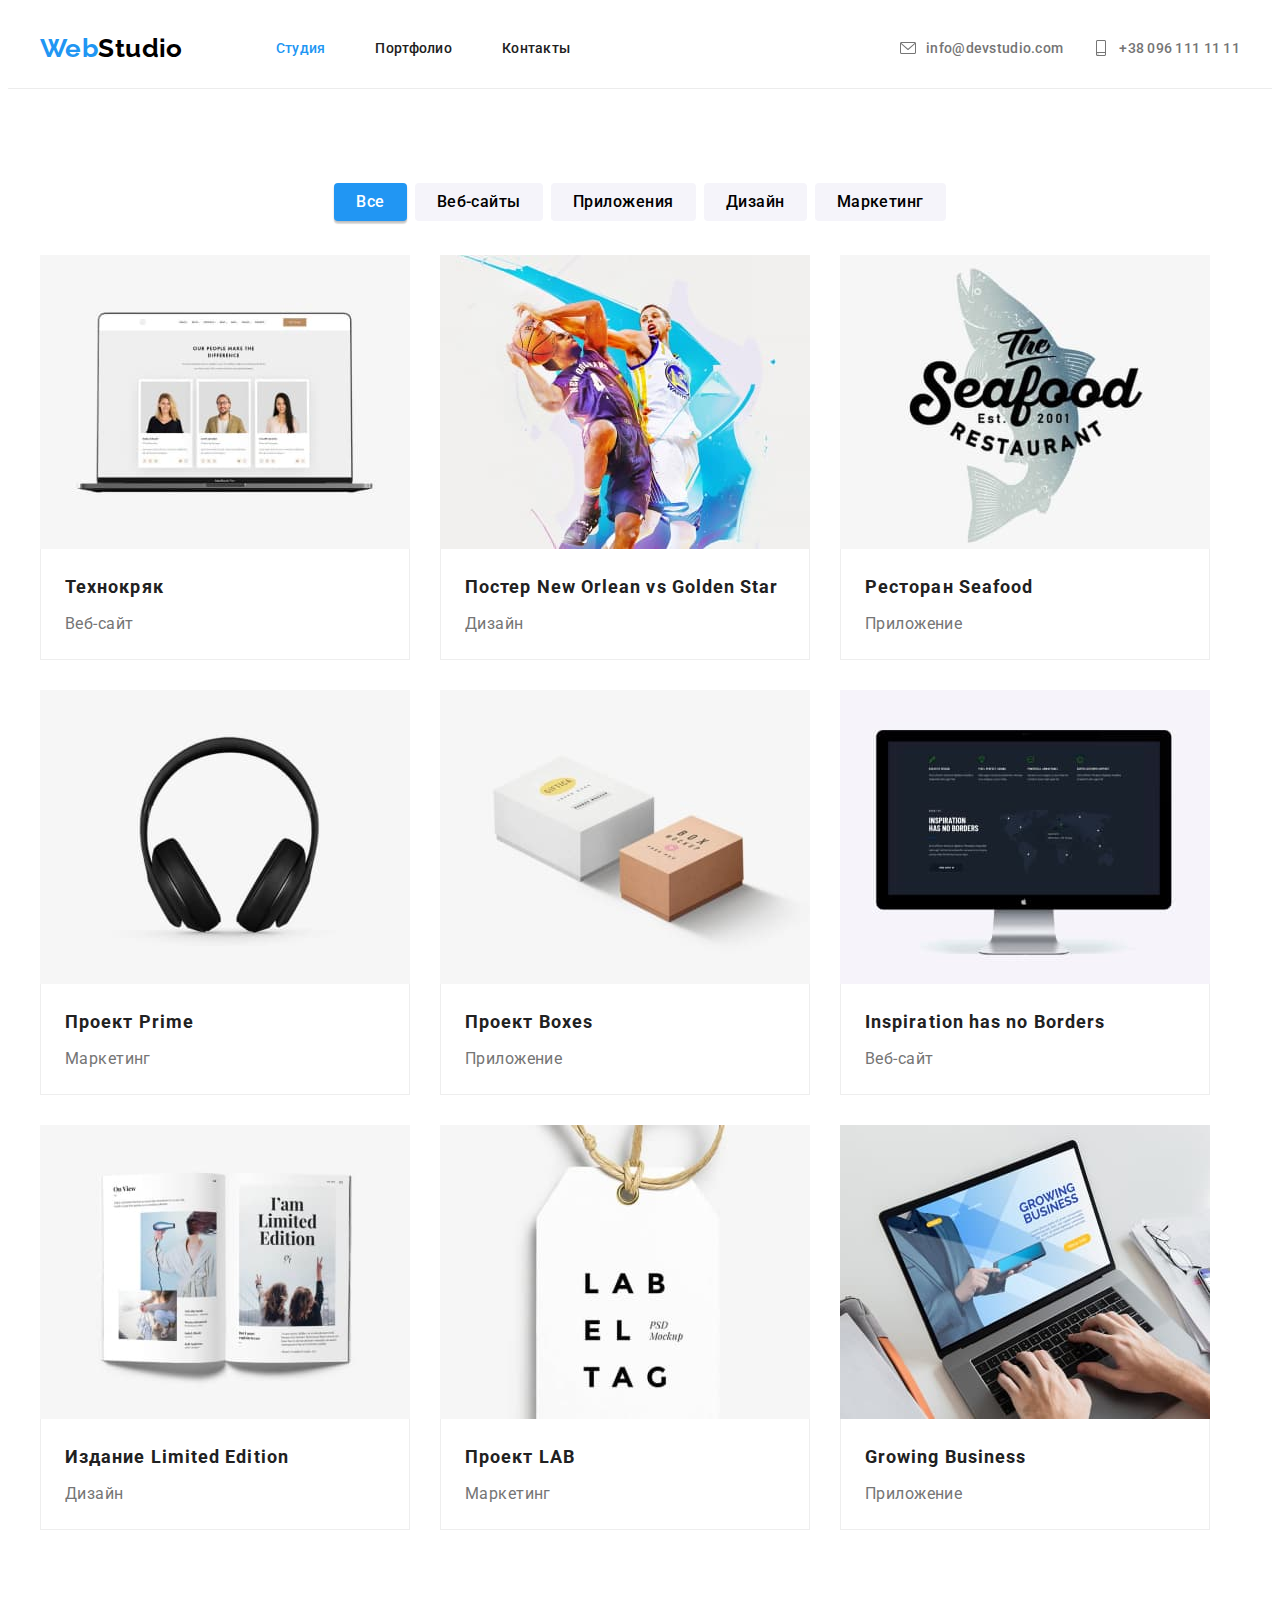
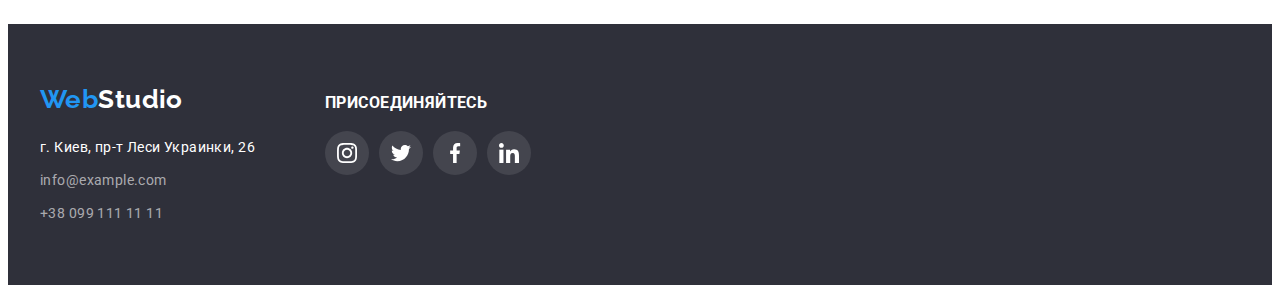
==== commit a8687cfb: "Update portfolio.html" ====
--- a/portfolio.html
+++ b/portfolio.html
@@ -30,10 +30,10 @@
         <nav class="nav">
           <ul class="nav_list_block list">
             <li class="nav_list">
-              <a href="./index.html" class="nav_text">Студия</a>
+              <a href="./index.html" class="nav_text current">Студия</a>
             </li>
             <li class="nav_list">
-              <a href="./portfolio.html" class="nav_text current">Портфолио</a>
+              <a href="./portfolio.html" class="nav_text">Портфолио</a>
             </li>
             <li class="nav_list">
               <a href="#" class="nav_text">Контакты</a>
@@ -42,8 +42,8 @@
         </nav>
         <!-- Contacts -->
         <ul class="contacts_header_list list">
-          <li>
-            <a href="mailto:info@devstudio.com" class="contacts mail_header">
+          <li style="margin-right: 30px">
+            <a href="mailto:info@devstudio.com" class="contacts">
               <svg class="icon_mail">
                 <use href="./images/symbol-defs.svg#icon-envelope"></use>
               </svg>
@@ -52,7 +52,7 @@
           </li>
 
           <li>
-            <a href="tel:+380961111111" class="contacts phone_header">
+            <a href="tel:+380961111111" class="contacts">
               <svg class="icon_phone">
                 <use href="./images/symbol-defs.svg#icon-smartphone"></use>
               </svg>
--- a/styles/styles.css
+++ b/styles/styles.css
@@ -179,20 +179,18 @@
   color: var(--contacts_col);
   padding: 32px 0;
 }
-.mail_header {
-  margin-right: 30px;
-}
+
 /* ==========ICON SVG========== */
 
 .icon_mail {
   width: 16px;
-  height: 12px;
+  height: 16px;
   margin-right: 10px;
 
   fill: currentColor;
 }
 .icon_phone {
-  width: 10px;
+  width: 16px;
   height: 16px;
 
   margin-right: 10px;
@@ -205,9 +203,7 @@
 }
 
 /* =======SVG HOVER====== */
-.phone_header {
-  margin-left: 10px;
-}
+
 .svg {
   fill: var(--calm_state_svg);
 }
@@ -396,7 +392,8 @@
   color: var(--icon_color);
 }
 
-.our-team-link:hover {
+.our-team-link:hover,
+.our-team-link:focus {
   color: white;
   background-color: var(--accent_col);
 }
@@ -444,7 +441,7 @@
 
 .customers-svg {
   width: 106px;
-  height: 60px;
+  height: 106px;
 }
 
 .customers-svg:hover {
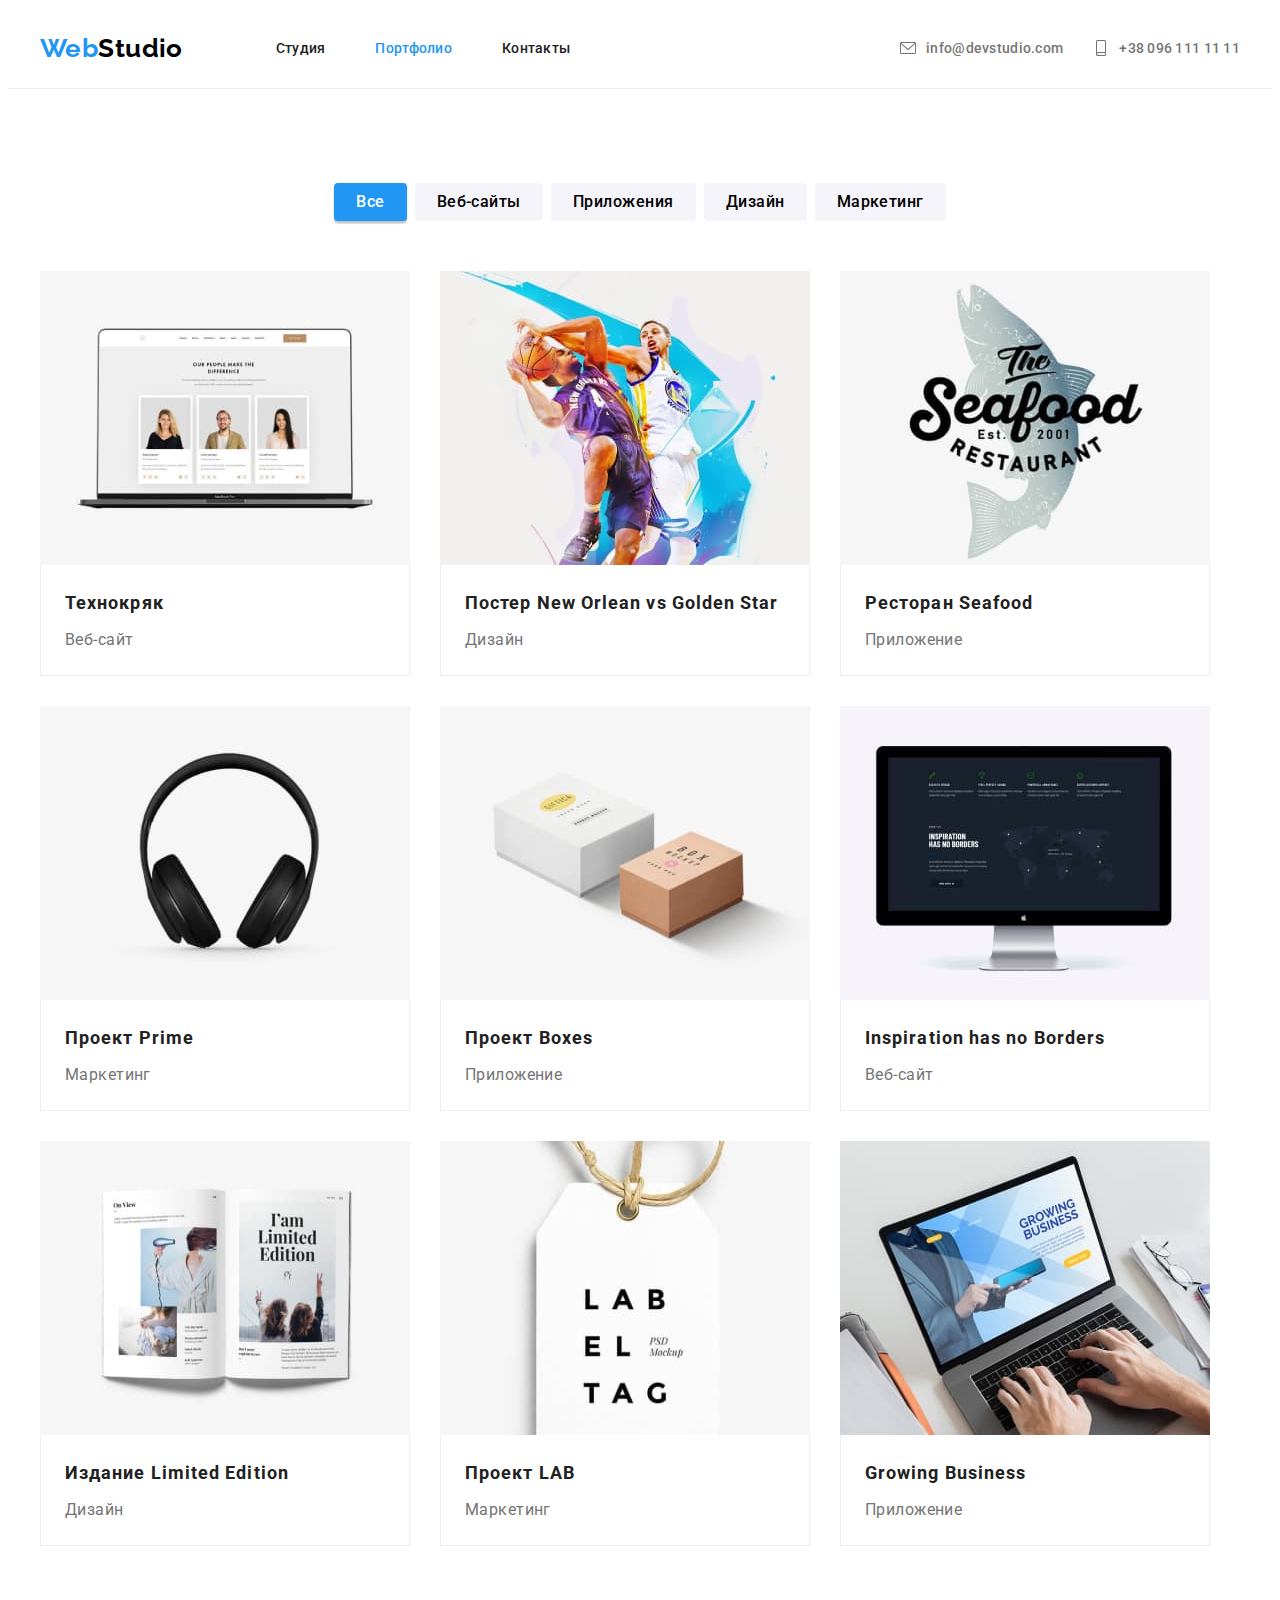
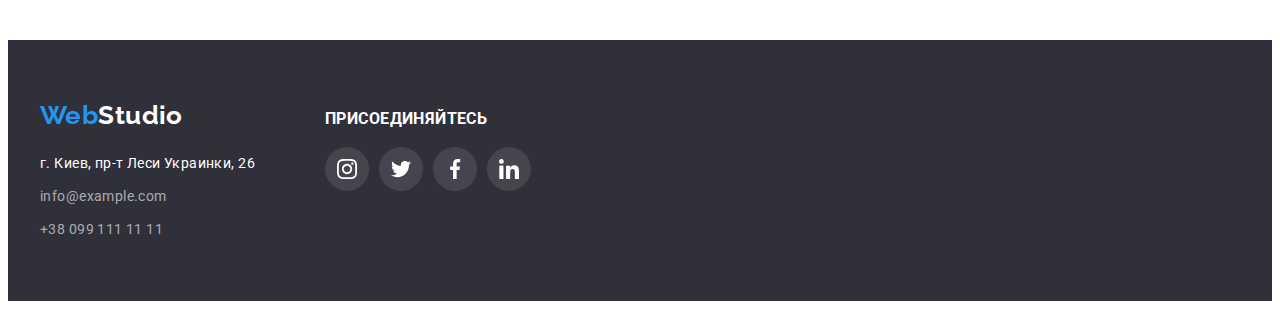
==== commit e88c1db2: "update as mentor said" ====
--- a/portfolio.html
+++ b/portfolio.html
@@ -1,5 +1,5 @@
 <!DOCTYPE html>
-<html lang="en">
+<html lang="ru">
   <head>
     <meta charset="UTF-8" />
     <meta http-equiv="X-UA-Compatible" content="IE=edge" />
@@ -30,10 +30,10 @@
         <nav class="nav">
           <ul class="nav_list_block list">
             <li class="nav_list">
-              <a href="./index.html" class="nav_text current">Студия</a>
+              <a href="./index.html" class="nav_text">Студия</a>
             </li>
             <li class="nav_list">
-              <a href="./portfolio.html" class="nav_text">Портфолио</a>
+              <a href="./portfolio.html" class="nav_text current">Портфолио</a>
             </li>
             <li class="nav_list">
               <a href="#" class="nav_text">Контакты</a>
--- a/styles/styles.css
+++ b/styles/styles.css
@@ -168,6 +168,9 @@
   display: flex;
   margin-left: auto;
 }
+.contacts-item {
+  margin-right: 30px;
+}
 .contacts {
   display: flex;
   align-items: center;
@@ -394,7 +397,7 @@
 
 .our-team-link:hover,
 .our-team-link:focus {
-  color: white;
+  color: var(--btn_txt_cl);
   background-color: var(--accent_col);
 }
 
@@ -417,19 +420,16 @@
 .customers-list {
   display: flex;
   justify-content: center;
-  align-items: center;
   gap: 30px;
-
-  max-width: 1170px;
 }
 .customers-link {
   display: flex;
   justify-content: center;
   align-items: center;
 
-  border: 1px solid #afb1b8;
+  border: 1px solid var(--icon_color);
   border-radius: 4px;
-  color: #afb1b8;
+  color: var(--icon_color);
 
   width: 170px;
   height: 92px;
@@ -489,7 +489,7 @@
   font-weight: 700;
   line-height: 16px;
   text-transform: uppercase;
-  color: #ffffff;
+  color: var(--btn_txt_cl);
 
   margin-bottom: 20px;
 }
@@ -513,7 +513,7 @@
 /* ----------------BTN BLOCK---------------- */
 .filter_button_block {
   display: flex;
-  margin-bottom: 34px;
+  margin-bottom: 50px;
 
   gap: 8px;
   /* выравнивание кнопок */
